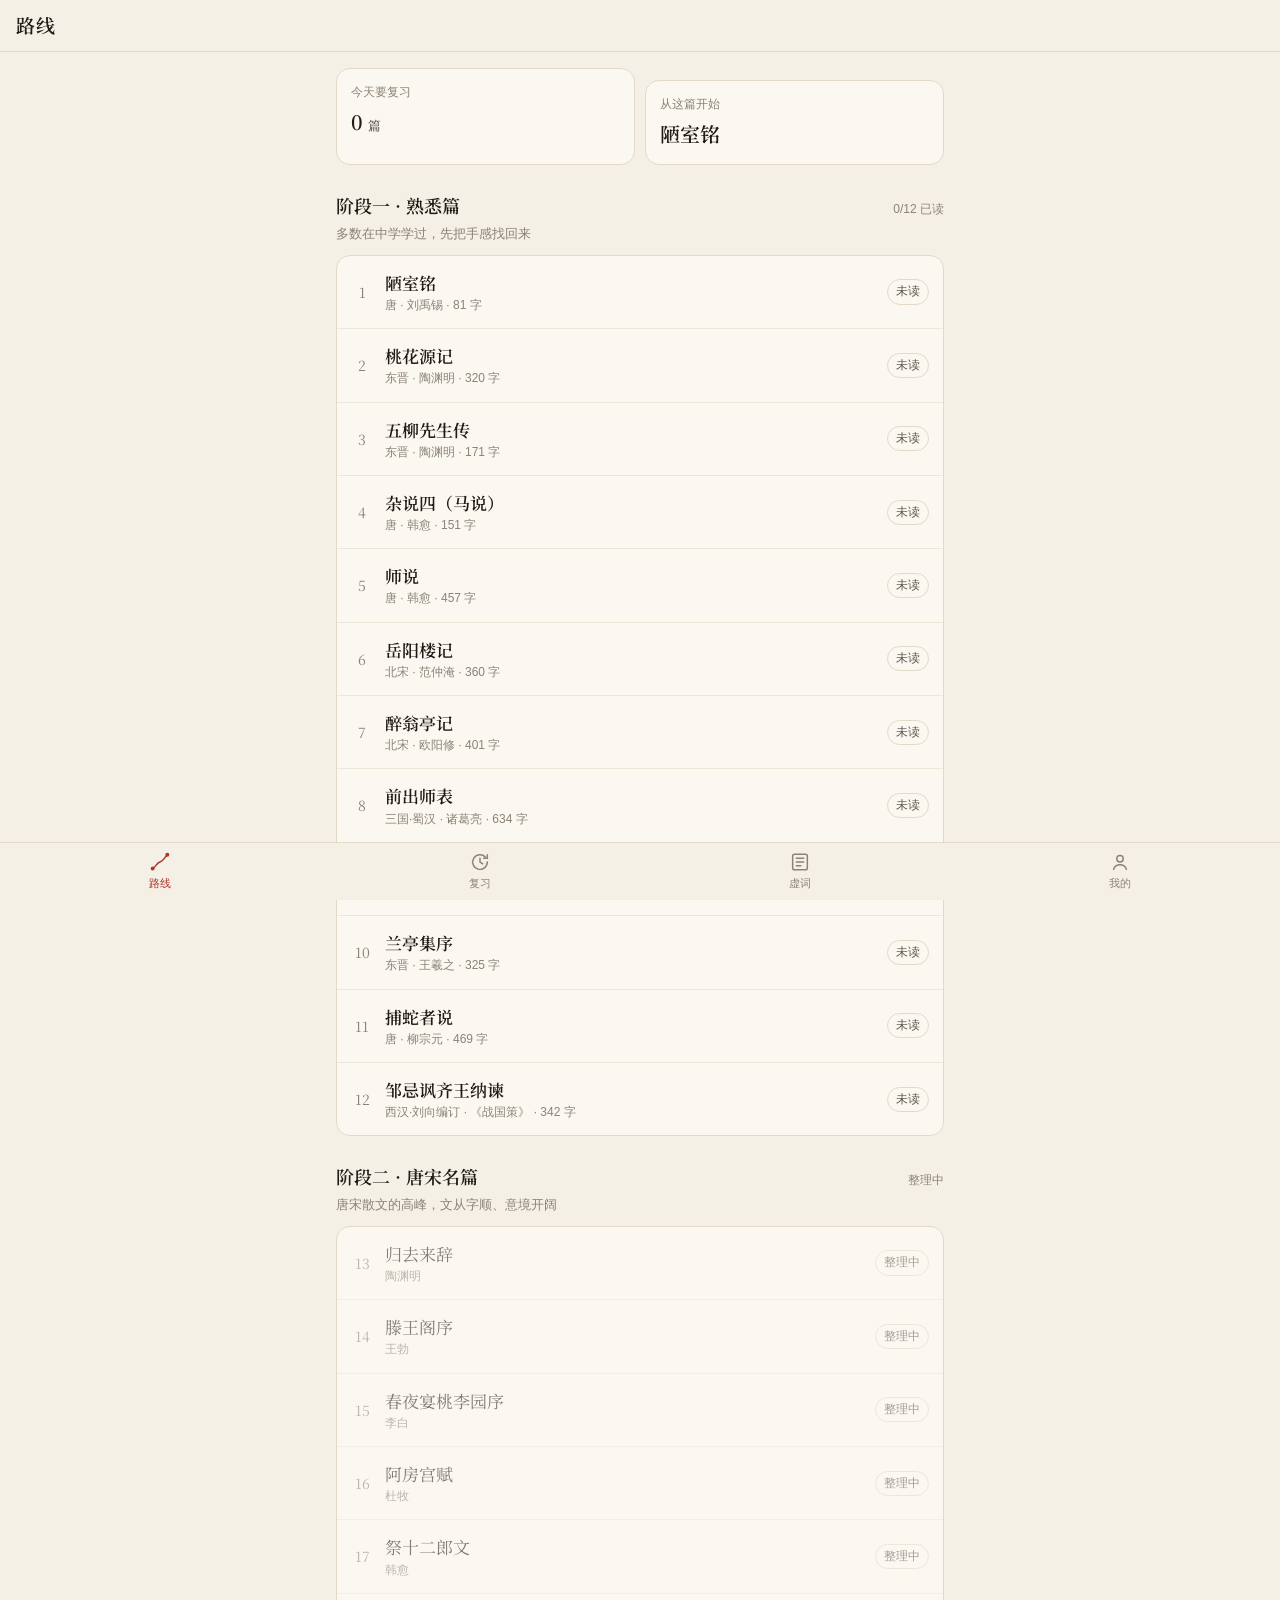
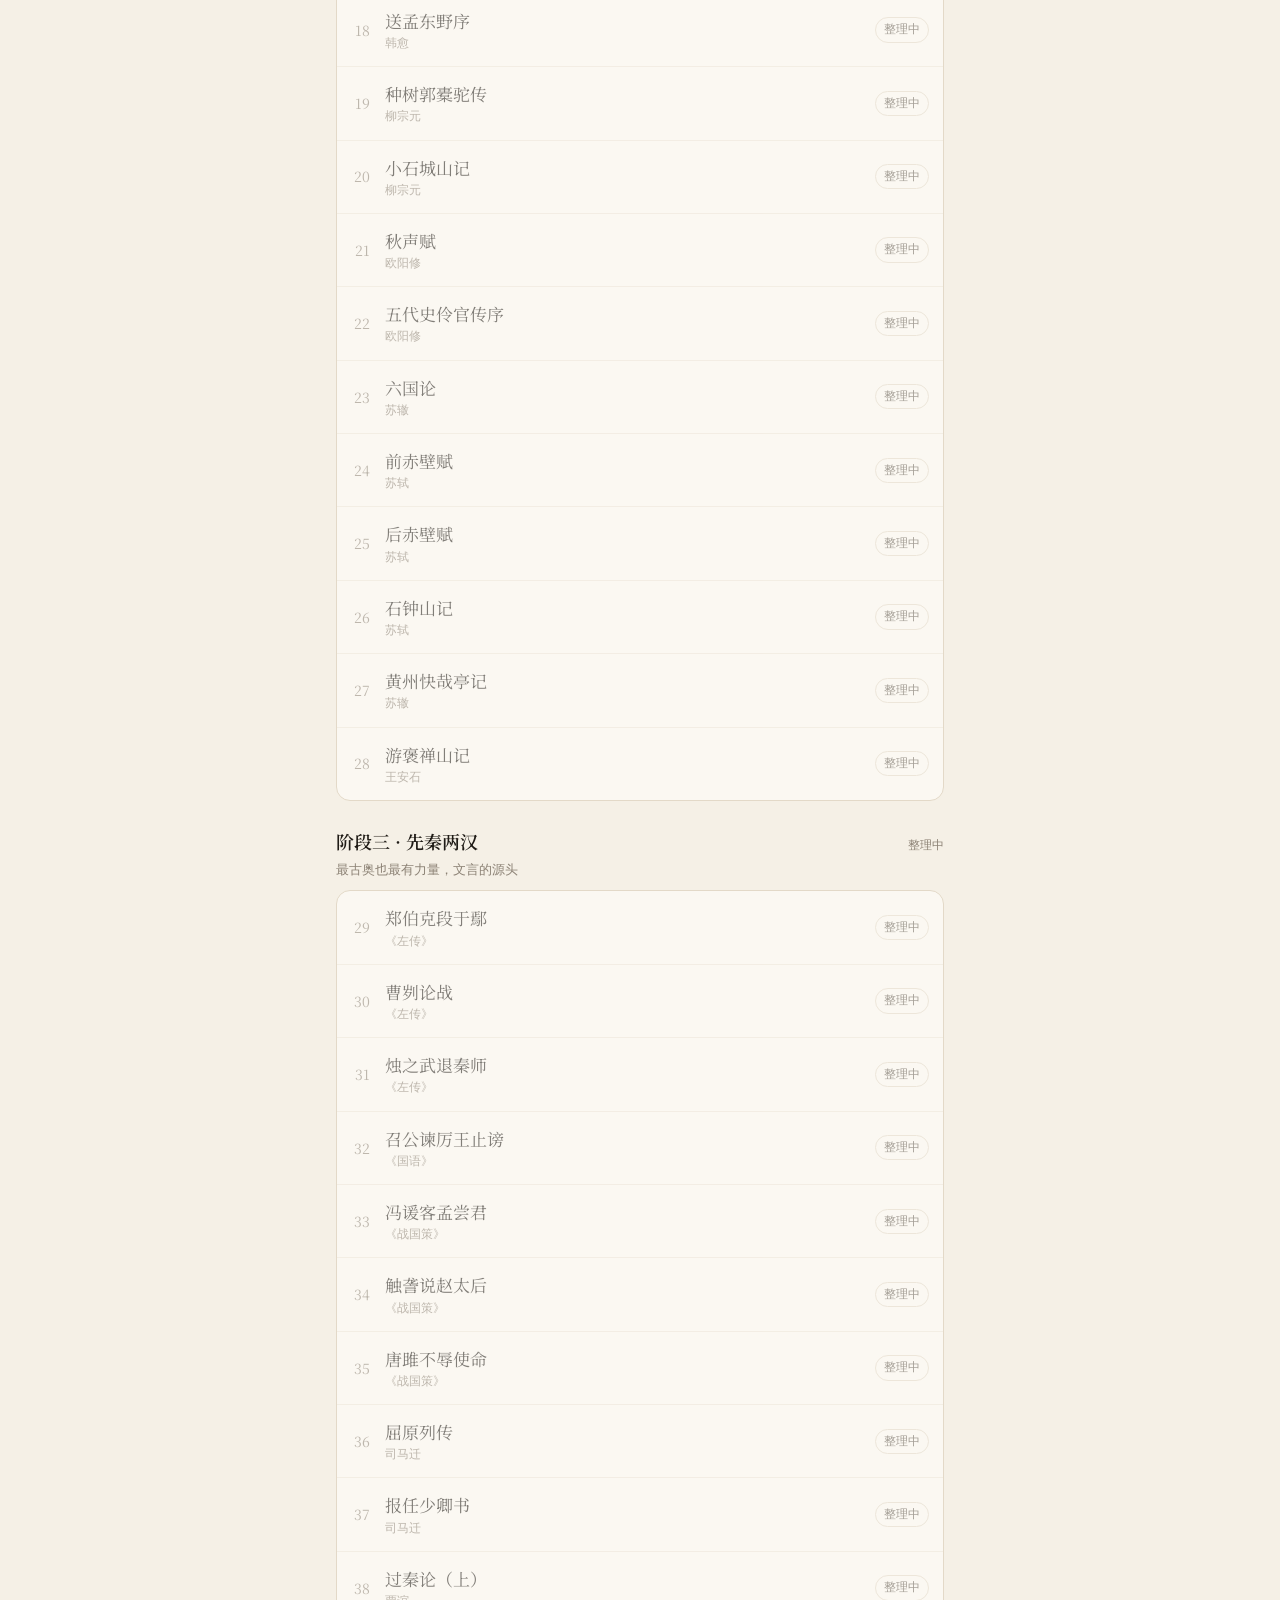
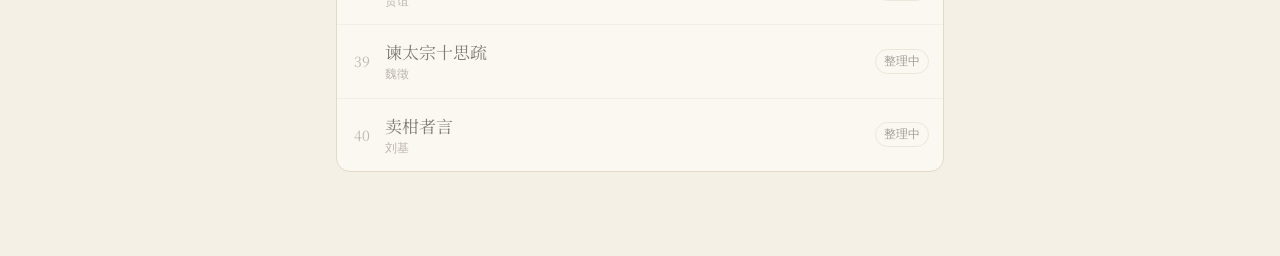
==== index.html @ 2c89f3ea "一苇 1.0.0：第一阶段 12 篇精讲、遮字自测、到期复习、虚词手册 Co-Authored-By: Claude Opus 5.5 <noreply@anthropic.com> Claude-S" ====
<!doctype html>
<html lang="zh-CN">
<head>
<meta charset="utf-8">
<meta name="viewport" content="width=device-width, initial-scale=1, viewport-fit=cover">
<title>一苇</title>
<meta name="description" content="古文观止入门：原文注音、逐句注释译文、遮字自测、到期复习">
<meta name="theme-color" content="#F5F0E6" media="(prefers-color-scheme: light)">
<meta name="theme-color" content="#161412" media="(prefers-color-scheme: dark)">
<meta name="apple-mobile-web-app-capable" content="yes">
<meta name="apple-mobile-web-app-status-bar-style" content="default">
<meta name="apple-mobile-web-app-title" content="一苇">
<link rel="apple-touch-icon" href="icons/yiwei-180.png?v=1">
<link rel="icon" href="icons/yiwei-192.png?v=1">
<link rel="manifest" href="manifest.json?v=1">
<link rel="preload" href="fonts/serif-400.woff2?v=1" as="font" type="font/woff2" crossorigin>
<link rel="stylesheet" href="style.css?v=1.0.0">
</head>
<body>
<div id="app"></div>
<script src="app.js?v=1.0.0"></script>
</body>
</html>
---- style.css ----
/* 一苇 · 宣纸书卷风：米白纸色、墨色正文、朱砂点缀；细线、无阴影、无纹理 */
@font-face { font-family: 'YW Serif'; src: url('fonts/serif-400.woff2?v=1') format('woff2'); font-weight: 400; font-display: swap; }
@font-face { font-family: 'YW Serif'; src: url('fonts/serif-600.woff2?v=1') format('woff2'); font-weight: 600; font-display: swap; }

:root {
  --bg: #F5F0E6;
  --paper: #FBF8F2;
  --ink: #1F1B16;
  --ink2: #5E564B;
  --ink3: #8C8275;
  --line: #E3D9C8;
  --line2: #EDE6D9;
  --zhu: #B0352B;
  --zhu-soft: #F3E1DC;
  --qing: #3C6E63;
  --qing-soft: #E1ECE7;
  --amber: #9A6A1E;
  --amber-soft: #F3E8D2;
  --bar: #F5F0E6;
  --serif: 'YW Serif', 'Noto Serif SC', 'Source Han Serif SC', 'Songti SC', 'STSong', serif;
  --sans: -apple-system, 'PingFang SC', 'Hiragino Sans GB', 'Noto Sans SC', 'Microsoft YaHei', sans-serif;
  --fs: 19px;
  color-scheme: light;
}
@media (prefers-color-scheme: dark) {
  :root:not([data-theme="light"]) {
    --bg: #161412; --paper: #1F1C19; --ink: #ECE5D9; --ink2: #B5AC9F; --ink3: #857C70;
    --line: #36312B; --line2: #2A2622; --zhu: #E0685B; --zhu-soft: #3A2421;
    --qing: #7FB3A5; --qing-soft: #1F2E2A; --amber: #D4A253; --amber-soft: #35291A; --bar: #161412;
    color-scheme: dark;
  }
}
:root[data-theme="dark"] {
  --bg: #161412; --paper: #1F1C19; --ink: #ECE5D9; --ink2: #B5AC9F; --ink3: #857C70;
  --line: #36312B; --line2: #2A2622; --zhu: #E0685B; --zhu-soft: #3A2421;
  --qing: #7FB3A5; --qing-soft: #1F2E2A; --amber: #D4A253; --amber-soft: #35291A; --bar: #161412;
  color-scheme: dark;
}

* { box-sizing: border-box; -webkit-tap-highlight-color: transparent; }
html, body { margin: 0; padding: 0; }
body {
  background: var(--bg); color: var(--ink); font-family: var(--sans);
  font-size: 15px; line-height: 1.6; overflow-x: hidden;
  -webkit-text-size-adjust: 100%;
}
button { font: inherit; color: inherit; background: none; border: 0; padding: 0; cursor: pointer; }
a { color: inherit; text-decoration: none; }
.serif { font-family: var(--serif); }

/* 顶栏：不透明，避免 iOS 透明内容被模糊 */
.top {
  position: sticky; top: 0; z-index: 20; background: var(--bar);
  padding: calc(env(safe-area-inset-top) + 10px) 16px 10px;
  display: flex; align-items: center; gap: 10px; min-height: 52px;
  border-bottom: 1px solid var(--line);
}
.top h1 { font-family: var(--serif); font-weight: 600; font-size: 19px; margin: 0; flex: 1; min-width: 0; white-space: nowrap; overflow: hidden; text-overflow: ellipsis; letter-spacing: .04em; }
.top .back { width: 32px; height: 32px; display: grid; place-items: center; margin-left: -8px; color: var(--ink2); }
.top .act { font-size: 14px; color: var(--ink2); padding: 6px 4px; white-space: nowrap; }

main { padding: 16px 16px calc(env(safe-area-inset-bottom) + 84px); max-width: 640px; margin: 0 auto; }

/* 底部导航 */
.tabbar {
  position: fixed; left: 0; right: 0; bottom: 0; z-index: 20; background: var(--bar);
  border-top: 1px solid var(--line); display: flex;
  padding-bottom: env(safe-area-inset-bottom);
}
.tabbar a { flex: 1; text-align: center; padding: 8px 0 7px; font-size: 11px; color: var(--ink3); display: flex; flex-direction: column; align-items: center; gap: 2px; position: relative; }
.tabbar a svg { width: 22px; height: 22px; }
.tabbar a.on { color: var(--zhu); }
.tabbar .dot { position: absolute; top: 5px; left: calc(50% + 8px); min-width: 16px; height: 16px; border-radius: 8px; background: var(--zhu); color: #fff; font-size: 10px; line-height: 16px; padding: 0 4px; }

/* 卡片与列表 */
.card { background: var(--paper); border: 1px solid var(--line); border-radius: 14px; padding: 16px; }
.card + .card { margin-top: 12px; }
.sec { margin: 26px 0 10px; display: flex; align-items: baseline; gap: 10px; }
.sec h2 { font-family: var(--serif); font-weight: 600; font-size: 18px; margin: 0; white-space: nowrap; }
.sec .sub { font-size: 12px; color: var(--ink3); white-space: nowrap; overflow: hidden; text-overflow: ellipsis; min-width: 0; }
.sec .num { margin-left: auto; font-size: 12px; color: var(--ink3); white-space: nowrap; }
.muted { color: var(--ink3); }
.small { font-size: 13px; }

/* 首页 · 今日 */
.today { display: grid; grid-template-columns: 1fr 1fr; gap: 10px; }
.today .card { padding: 14px; display: flex; flex-direction: column; gap: 4px; min-width: 0; }
.today .k { font-size: 12px; color: var(--ink3); }
.today .v { font-family: var(--serif); font-size: 20px; font-weight: 600; white-space: nowrap; overflow: hidden; text-overflow: ellipsis; }
.today .v small { font-size: 13px; font-weight: 400; color: var(--ink2); font-family: var(--sans); }
.today .card.due { border-color: var(--zhu); }
.today .card.due .v { color: var(--zhu); }

.list { background: var(--paper); border: 1px solid var(--line); border-radius: 14px; overflow: hidden; }
.item { display: flex; align-items: center; gap: 12px; padding: 13px 14px; border-top: 1px solid var(--line2); min-height: 62px; }
.item:first-child { border-top: 0; }
.item .no { width: 22px; flex: none; font-family: var(--serif); color: var(--ink3); font-size: 14px; text-align: center; }
.item .main { flex: 1; min-width: 0; }
.item .t { font-family: var(--serif); font-size: 17px; font-weight: 600; white-space: nowrap; overflow: hidden; text-overflow: ellipsis; }
.item .m { font-size: 12px; color: var(--ink3); white-space: nowrap; overflow: hidden; text-overflow: ellipsis; }
.item.soon { opacity: .55; }
.item.soon .t { font-weight: 400; }
.chip { flex: none; font-size: 12px; padding: 2px 8px; border-radius: 999px; border: 1px solid var(--line); color: var(--ink2); white-space: nowrap; }
.chip.zhu { border-color: transparent; background: var(--zhu-soft); color: var(--zhu); }
.chip.qing { border-color: transparent; background: var(--qing-soft); color: var(--qing); }
.chip.amber { border-color: transparent; background: var(--amber-soft); color: var(--amber); }

/* 篇章页头 */
.hero { display: flex; gap: 14px; align-items: stretch; padding: 4px 0 16px; }
.hero .vt { writing-mode: vertical-rl; font-family: var(--serif); font-weight: 600; font-size: 26px; letter-spacing: .18em; line-height: 1.15; border-left: 2px solid var(--zhu); padding-left: 10px; max-height: 260px; flex: none; }
.hero .meta { flex: 1; min-width: 0; display: flex; flex-direction: column; justify-content: flex-end; gap: 6px; }
.hero .meta .a { font-family: var(--serif); font-size: 16px; }
.hero .meta .tags { display: flex; flex-wrap: wrap; gap: 6px; }
.hero .gist { font-family: var(--serif); font-size: 15px; color: var(--ink2); line-height: 1.7; }
.seal { display: inline-grid; place-items: center; width: 22px; height: 22px; border-radius: 4px; background: var(--zhu); color: #fff; font-family: var(--serif); font-size: 12px; }

.tabs { position: sticky; top: calc(env(safe-area-inset-top) + 52px); z-index: 10; background: var(--bg); display: flex; gap: 4px; padding: 6px 0 8px; margin: 0 -16px; padding-left: 16px; padding-right: 16px; border-bottom: 1px solid var(--line); }
.tabs button { flex: 1; padding: 7px 0; border-radius: 10px; font-size: 14px; color: var(--ink2); white-space: nowrap; }
.tabs button.on { background: var(--paper); color: var(--ink); font-weight: 600; box-shadow: inset 0 0 0 1px var(--line); }

/* 原文 */
.tools { display: flex; gap: 8px; align-items: center; margin: 14px 0 6px; flex-wrap: wrap; }
.tog { font-size: 13px; padding: 5px 11px; border-radius: 999px; border: 1px solid var(--line); color: var(--ink2); background: var(--paper); white-space: nowrap; }
.tog.on { border-color: var(--zhu); color: var(--zhu); }
.tools .sp { flex: 1; }
.hint { font-size: 12px; color: var(--ink3); margin: 2px 0 10px; }

.wen { font-family: var(--serif); font-size: var(--fs); line-height: 2.25; text-align: justify; letter-spacing: .02em; }
.wen p { margin: 0 0 6px; text-indent: 2em; }
.s { border-radius: 4px; padding: 2px 0; transition: background .15s; cursor: pointer; }
.s.m { background-image: linear-gradient(var(--zhu), var(--zhu)); background-size: 100% 1px; background-repeat: no-repeat; background-position: 0 92%; }
.s.on { background-color: var(--amber-soft); }
ruby { ruby-position: over; }
rt { font-family: var(--sans); font-size: 10.5px; color: var(--zhu); letter-spacing: 0; line-height: 1; font-weight: 400; }
.nopy rt { display: none; }
.tj { color: var(--zhu); }
.para-y { font-family: var(--serif); font-size: 15.5px; line-height: 1.85; color: var(--ink2); margin: 2px 0 18px; padding: 10px 12px; border-left: 2px solid var(--line); text-indent: 0; }

.note {
  margin: 4px 0 14px; padding: 12px 14px; border-radius: 12px; background: var(--paper);
  border: 1px solid var(--line); font-family: var(--sans); text-indent: 0; line-height: 1.6;
}
.note .y { font-family: var(--serif); font-size: 16px; color: var(--ink); margin-bottom: 8px; }
.note .y::before { content: '译'; display: inline-grid; place-items: center; width: 18px; height: 18px; border-radius: 4px; background: var(--zhu); color: #fff; font-size: 11px; margin-right: 6px; vertical-align: 2px; font-family: var(--sans); }
.note dl { margin: 0; font-size: 14px; }
.note dt { display: inline; font-weight: 600; color: var(--ink); }
.note dd { display: inline; margin: 0; color: var(--ink2); }
.note .row { padding: 5px 0; border-top: 1px dashed var(--line); }
.note .row:first-child { border-top: 0; }

.done-btn { display: block; width: 100%; margin: 24px 0 8px; padding: 13px; border-radius: 12px; background: var(--zhu); color: #fff; font-size: 16px; font-weight: 600; }
.done-btn.ghost { background: var(--paper); color: var(--ink2); border: 1px solid var(--line); font-weight: 400; }

/* 导读 */
.intro h3 { font-family: var(--serif); font-size: 16px; font-weight: 600; margin: 22px 0 8px; display: flex; align-items: center; gap: 8px; }
.intro h3::before { content: ''; width: 3px; height: 14px; background: var(--zhu); border-radius: 2px; }
.intro p { margin: 0; font-size: 15px; color: var(--ink2); line-height: 1.8; }
.intro .gistbox { font-family: var(--serif); font-size: 17px; line-height: 1.8; color: var(--ink); padding: 14px 16px; background: var(--paper); border: 1px solid var(--line); border-radius: 12px; }
.flow { list-style: none; margin: 0; padding: 0; counter-reset: f; }
.flow li { position: relative; padding: 0 0 14px 34px; font-size: 15px; color: var(--ink2); line-height: 1.75; counter-increment: f; }
.flow li::before { content: counter(f); position: absolute; left: 0; top: 2px; width: 22px; height: 22px; border-radius: 50%; border: 1px solid var(--zhu); color: var(--zhu); font-size: 12px; display: grid; place-items: center; font-family: var(--serif); }
.flow li::after { content: ''; position: absolute; left: 11px; top: 27px; bottom: 2px; width: 1px; background: var(--line); }
.flow li:last-child::after { display: none; }
.listen { display: flex; flex-direction: column; gap: 8px; }
.listen a { display: flex; align-items: center; gap: 10px; padding: 12px 14px; border: 1px solid var(--line); border-radius: 12px; background: var(--paper); font-size: 15px; min-width: 0; }
.listen a span { flex: 1; min-width: 0; white-space: nowrap; overflow: hidden; text-overflow: ellipsis; }
.listen a svg { flex: none; color: var(--zhu); }

/* 字词卡 */
.wgroup { margin-top: 18px; }
.wgroup h3 { font-size: 13px; color: var(--ink3); font-weight: 400; margin: 0 0 8px; display: flex; gap: 6px; align-items: center; }
.wcard { background: var(--paper); border: 1px solid var(--line); border-radius: 12px; padding: 12px 14px; display: flex; gap: 14px; align-items: flex-start; }
.wcard + .wcard { margin-top: 8px; }
.wcard .w { font-family: var(--serif); font-weight: 600; font-size: 22px; min-width: 44px; max-width: 40%; line-height: 1.25; color: var(--zhu); word-break: break-all; }
.wcard .d { flex: 1; min-width: 0; font-size: 14.5px; color: var(--ink); line-height: 1.6; }
.wcard .ex { font-family: var(--serif); font-size: 14px; color: var(--ink3); margin-top: 3px; }
.wcard .ex b { color: var(--ink); font-weight: 600; }

/* 自测 */
.quiz-start { text-align: center; padding: 26px 16px; }
.quiz-start .big { font-family: var(--serif); font-size: 22px; font-weight: 600; margin-bottom: 6px; }
.qcard { background: var(--paper); border: 1px solid var(--line); border-radius: 16px; padding: 18px 16px; margin-top: 14px; }
.qhead { display: flex; justify-content: space-between; font-size: 12px; color: var(--ink3); margin-bottom: 12px; }
.qbar { height: 3px; background: var(--line2); border-radius: 2px; margin-bottom: 14px; overflow: hidden; }
.qbar i { display: block; height: 100%; background: var(--zhu); }
.qtext { font-family: var(--serif); font-size: 21px; line-height: 2; text-align: left; }
.blank { display: inline-block; min-width: 2em; border-bottom: 2px solid var(--zhu); color: transparent; text-align: center; line-height: 1.3; margin: 0 2px; }
.blank.show { color: var(--zhu); font-weight: 600; }
.qhint { margin-top: 10px; font-size: 14px; color: var(--ink2); background: var(--amber-soft); border-radius: 10px; padding: 8px 12px; }
.qfrom { margin-top: 10px; font-size: 12px; color: var(--ink3); }
.qbtns { display: flex; gap: 8px; margin-top: 18px; }
.qbtns button { flex: 1; padding: 12px 0; border-radius: 12px; border: 1px solid var(--line); background: var(--bg); font-size: 15px; white-space: nowrap; }
.qbtns .pri { background: var(--zhu); border-color: var(--zhu); color: #fff; font-weight: 600; }
.qbtns .b0 { color: var(--zhu); }
.qbtns .b1 { color: var(--amber); }
.qbtns .b2 { color: var(--qing); }
.result { text-align: center; padding: 18px 8px 6px; }
.result .score { font-family: var(--serif); font-size: 44px; font-weight: 600; line-height: 1.2; }
.result .score.good { color: var(--qing); }
.result .score.mid { color: var(--amber); }
.result .score.low { color: var(--zhu); }
.result p { margin: 6px 0; color: var(--ink2); }

/* 虚词手册 */
.xgrid { display: grid; grid-template-columns: repeat(5, 1fr); gap: 8px; }
.xgrid button { aspect-ratio: 1; border-radius: 12px; border: 1px solid var(--line); background: var(--paper); font-family: var(--serif); font-size: 24px; position: relative; min-width: 0; }
.xgrid button small { position: absolute; right: 6px; bottom: 3px; font-family: var(--sans); font-size: 10px; color: var(--ink3); }
.xgrid button.on { border-color: var(--zhu); color: var(--zhu); }
.xsense { margin-top: 12px; }
.xsense h4 { margin: 0 0 6px; font-size: 15px; font-weight: 600; }
.xsense .ex { display: flex; gap: 8px; align-items: baseline; padding: 6px 0; border-top: 1px dashed var(--line); font-size: 14.5px; min-width: 0; }
.xsense .ex:first-of-type { border-top: 0; }
.xsense .ex .q { flex: 1; min-width: 0; font-family: var(--serif); }
.xsense .ex .q b { color: var(--zhu); }
.xsense .ex a { flex: none; font-size: 12px; color: var(--ink3); white-space: nowrap; }

/* 我的 */
.stats { display: grid; grid-template-columns: repeat(3, 1fr); gap: 10px; }
.stats .card { padding: 12px; text-align: center; min-width: 0; }
.stats .v { font-family: var(--serif); font-size: 24px; font-weight: 600; }
.stats .k { font-size: 12px; color: var(--ink3); white-space: nowrap; }
.row2 { display: flex; align-items: center; gap: 12px; padding: 13px 14px; border-top: 1px solid var(--line2); min-height: 52px; }
.row2:first-child { border-top: 0; }
.row2 .l { flex: 1; min-width: 0; }
.row2 .l .s2 { font-size: 12px; color: var(--ink3); }
.row2 .r { flex: none; font-size: 14px; color: var(--ink2); }
.btn { padding: 7px 14px; border-radius: 10px; border: 1px solid var(--line); background: var(--bg); font-size: 14px; white-space: nowrap; }
.btn.zhu { border-color: var(--zhu); color: var(--zhu); }
.seg { display: inline-flex; border: 1px solid var(--line); border-radius: 10px; overflow: hidden; }
.seg button { padding: 5px 12px; font-size: 13px; color: var(--ink2); }
.seg button.on { background: var(--zhu); color: #fff; }
.about { font-size: 13px; color: var(--ink3); line-height: 1.75; }
.about p { margin: 0 0 8px; }

.toast { position: fixed; left: 50%; bottom: calc(env(safe-area-inset-bottom) + 76px); transform: translateX(-50%); background: var(--ink); color: var(--bg); padding: 9px 16px; border-radius: 999px; font-size: 14px; z-index: 50; max-width: calc(100% - 32px); white-space: nowrap; overflow: hidden; text-overflow: ellipsis; opacity: 0; transition: opacity .2s; pointer-events: none; }
.toast.show { opacity: 1; }
.empty { text-align: center; padding: 40px 16px; color: var(--ink3); }
.empty .big { font-family: var(--serif); font-size: 20px; color: var(--ink); margin-bottom: 6px; }
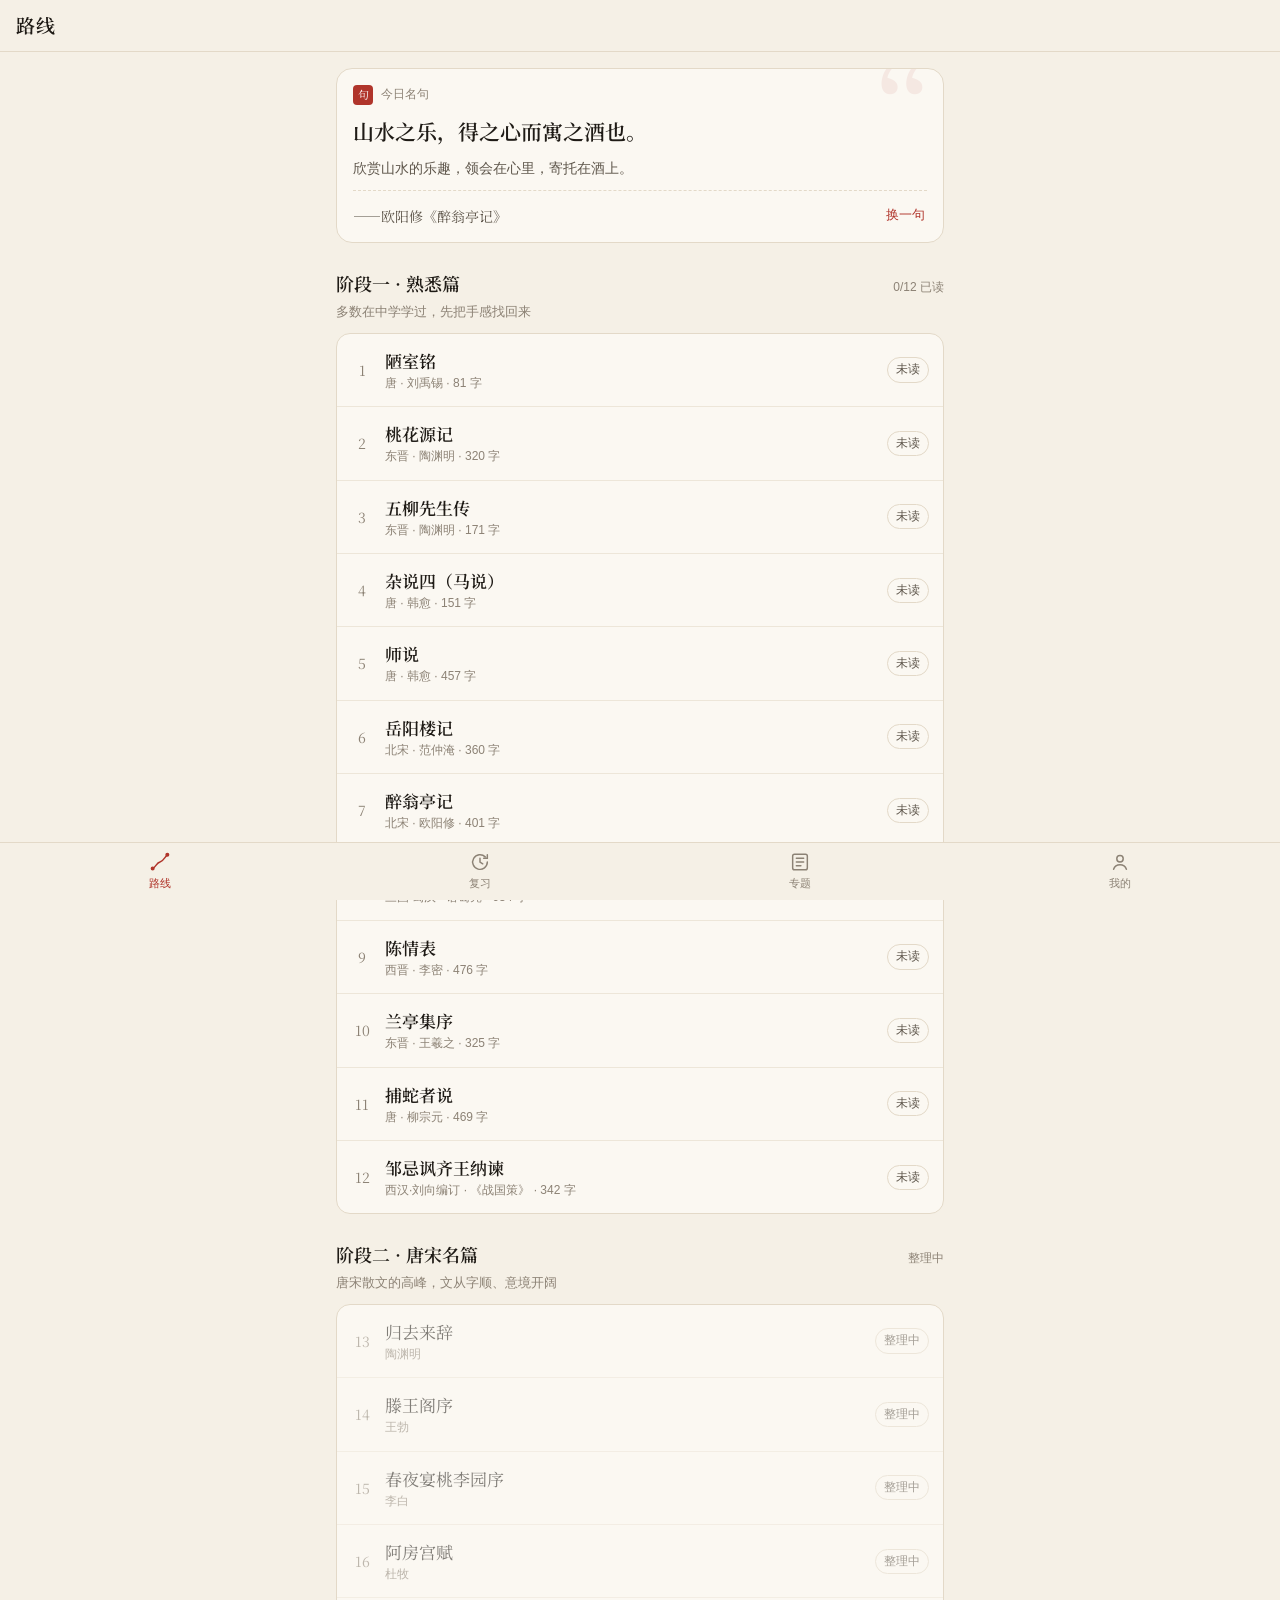
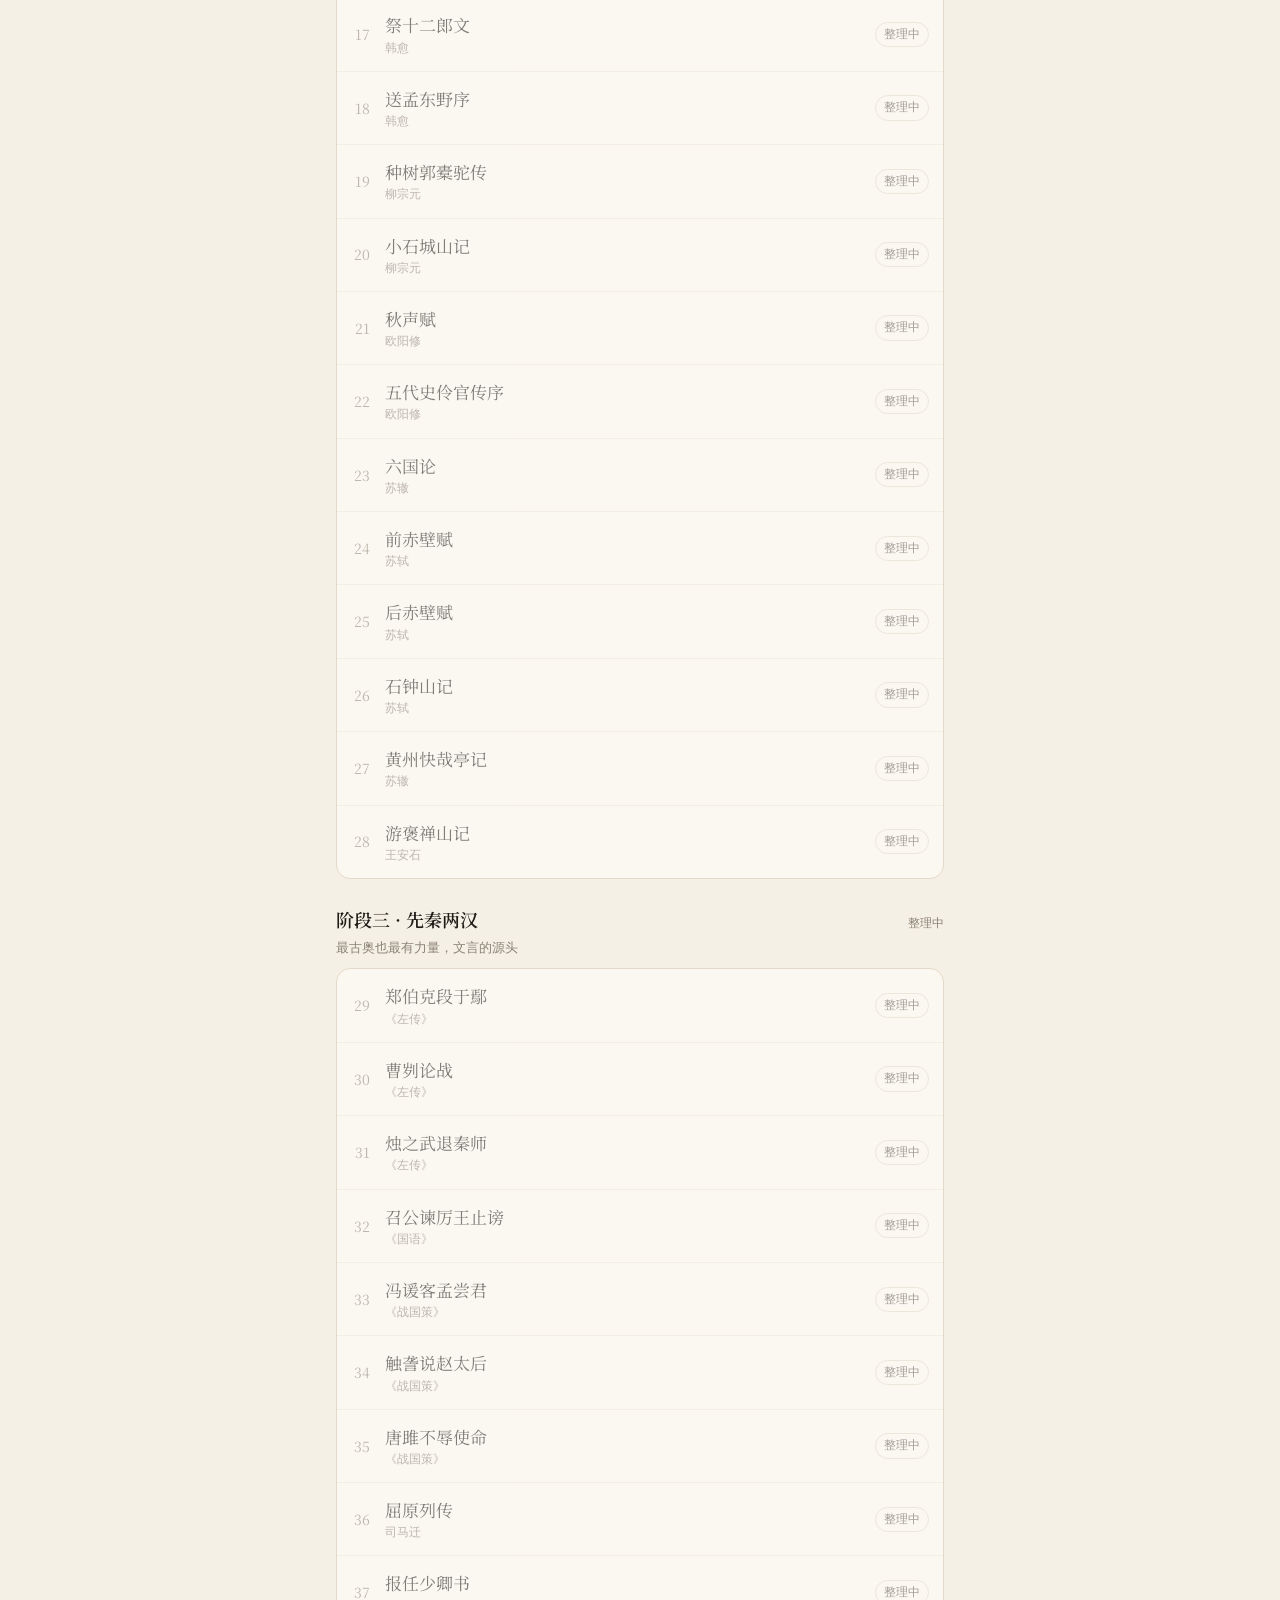
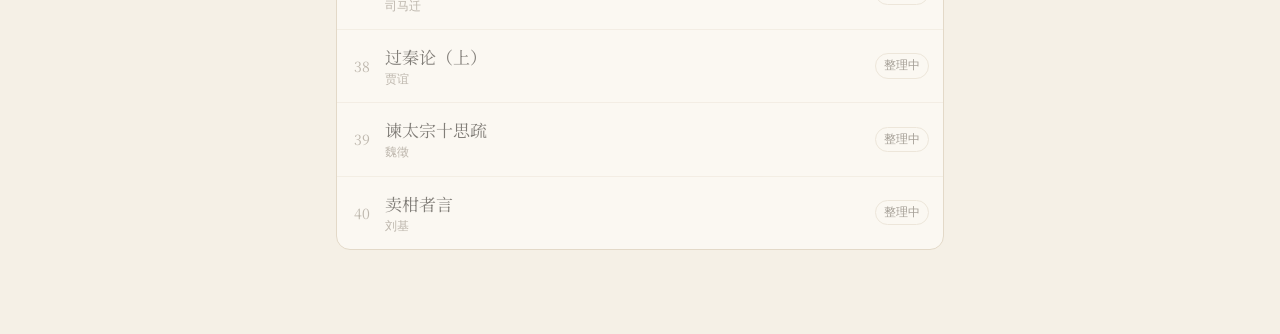
==== commit 24d5a683: "1.1.0：今日名句、教科书式注释、词句专题、朗读按钮、新图标 Co-Authored-By: Claude Opus 5.5 <noreply@anthropic.com> Claude-Sessi" ====
--- a/index.html
+++ b/index.html
@@ -10,14 +10,14 @@
 <meta name="apple-mobile-web-app-capable" content="yes">
 <meta name="apple-mobile-web-app-status-bar-style" content="default">
 <meta name="apple-mobile-web-app-title" content="一苇">
-<link rel="apple-touch-icon" href="icons/yiwei-180.png?v=1">
-<link rel="icon" href="icons/yiwei-192.png?v=1">
-<link rel="manifest" href="manifest.json?v=1">
+<link rel="apple-touch-icon" href="icons/seal-180.png">
+<link rel="icon" href="icons/seal-192.png">
+<link rel="manifest" href="manifest.json?v=2">
 <link rel="preload" href="fonts/serif-400.woff2?v=1" as="font" type="font/woff2" crossorigin>
-<link rel="stylesheet" href="style.css?v=1.0.0">
+<link rel="stylesheet" href="style.css?v=1.1.0">
 </head>
 <body>
 <div id="app"></div>
-<script src="app.js?v=1.0.0"></script>
+<script src="app.js?v=1.1.0"></script>
 </body>
 </html>
--- a/style.css
+++ b/style.css
@@ -236,3 +236,68 @@
 .toast.show { opacity: 1; }
 .empty { text-align: center; padding: 40px 16px; color: var(--ink3); }
 .empty .big { font-family: var(--serif); font-size: 20px; color: var(--ink); margin-bottom: 6px; }
+
+/* ===== 1.1：今日名句 ===== */
+.quote { background: var(--paper); border: 1px solid var(--line); border-radius: 16px; padding: 16px 16px 12px; position: relative; overflow: hidden; }
+.quote::before { content: '“'; position: absolute; right: 10px; top: -18px; font-family: var(--serif); font-size: 120px; color: var(--zhu); opacity: .08; line-height: 1; pointer-events: none; }
+.qk { display: flex; align-items: center; gap: 8px; font-size: 12px; color: var(--ink3); margin-bottom: 10px; }
+.qk .seal { width: 20px; height: 20px; font-size: 11px; }
+.qq { display: block; font-family: var(--serif); font-size: 21px; font-weight: 600; line-height: 1.6; color: var(--ink); }
+.qy { font-size: 14px; color: var(--ink2); margin-top: 8px; line-height: 1.7; }
+.qf { display: flex; align-items: center; gap: 8px; margin-top: 10px; padding-top: 10px; border-top: 1px dashed var(--line); }
+.qf a { flex: 1; min-width: 0; font-family: var(--serif); font-size: 14px; color: var(--ink2); white-space: nowrap; overflow: hidden; text-overflow: ellipsis; }
+.qf button { flex: none; font-size: 13px; color: var(--zhu); padding: 4px 2px; }
+.duebar { display: flex; justify-content: space-between; gap: 10px; margin-top: 10px; padding: 11px 14px; border-radius: 12px; background: var(--zhu-soft); color: var(--zhu); font-size: 14px; white-space: nowrap; }
+.duebar span:first-child { overflow: hidden; text-overflow: ellipsis; }
+
+/* 朗读按钮 */
+.listen-btn { align-self: flex-start; display: inline-flex; align-items: center; gap: 6px; margin-top: 4px; padding: 7px 14px 7px 10px; border-radius: 999px; background: var(--zhu); color: #fff; font-size: 14px; font-weight: 600; max-width: 100%; }
+.listen-btn svg { flex: none; }
+.listen-btn small { font-weight: 400; opacity: .85; font-size: 12px; white-space: nowrap; overflow: hidden; text-overflow: ellipsis; }
+
+/* 教科书式注释 */
+.seg { flex: none; }
+sup.fn { font-family: var(--sans); font-size: 10px; color: var(--zhu); vertical-align: super; line-height: 0; margin: 0 1px 0 0; font-weight: 600; }
+.mode-off sup.fn, .mode-off .jz { display: none; }
+.jz { font-family: var(--sans); font-size: .62em; color: var(--qing); letter-spacing: 0; line-height: 1.5; margin: 0 2px; }
+.fnl { margin: 4px 0 18px; padding: 10px 12px; border-top: 1px solid var(--line); font-family: var(--sans); font-size: 13.5px; line-height: 1.7; color: var(--ink2); text-indent: 0; text-align: left; letter-spacing: 0; }
+.fni { padding: 2px 0 2px 26px; position: relative; }
+.fnn { position: absolute; left: 0; top: 4px; min-width: 20px; height: 18px; border-radius: 9px; background: var(--zhu-soft); color: var(--zhu); font-size: 11px; text-align: center; line-height: 18px; padding: 0 4px; }
+.fni b { color: var(--ink); font-weight: 600; }
+.yi { margin: 2px 0 14px; padding: 10px 12px; border-radius: 10px; background: var(--amber-soft); font-family: var(--serif); font-size: 16px; line-height: 1.75; text-indent: 0; text-align: left; letter-spacing: 0; color: var(--ink); }
+.yk { display: inline-grid; place-items: center; width: 18px; height: 18px; border-radius: 4px; background: var(--zhu); color: #fff; font-size: 11px; margin-right: 6px; vertical-align: 2px; font-family: var(--sans); }
+
+/* 字词：按出现顺序一行一条 */
+.wl { background: var(--paper); border: 1px solid var(--line); border-radius: 14px; overflow: hidden; margin-top: 14px; }
+.wrow { display: flex; gap: 10px; padding: 11px 14px; border-top: 1px solid var(--line2); }
+.wrow:first-child { border-top: 0; }
+.wn { flex: none; width: 22px; height: 22px; border-radius: 50%; border: 1px solid var(--line); color: var(--ink3); font-size: 11px; display: grid; place-items: center; margin-top: 3px; }
+.wb { flex: 1; min-width: 0; }
+.wh { display: flex; align-items: center; gap: 8px; min-width: 0; }
+.wh b { font-family: var(--serif); font-size: 18px; color: var(--ink); white-space: nowrap; overflow: hidden; text-overflow: ellipsis; min-width: 0; }
+.wh .src { margin-left: auto; flex: none; font-size: 12px; color: var(--ink3); }
+.tag { flex: none; font-size: 11px; padding: 1px 7px; border-radius: 6px; background: var(--line2); color: var(--ink2); white-space: nowrap; font-weight: 400; font-family: var(--sans); }
+.tag.t-0 { background: var(--zhu-soft); color: var(--zhu); }
+.tag.t-1 { background: var(--amber-soft); color: var(--amber); }
+.tag.t-2 { background: var(--qing-soft); color: var(--qing); }
+.wd { font-size: 14.5px; color: var(--ink); line-height: 1.6; margin-top: 2px; }
+.wex { font-family: var(--serif); font-size: 13.5px; color: var(--ink3); margin-top: 2px; }
+.wex b { color: var(--zhu); font-weight: 600; }
+
+/* 词句专题 */
+.chips { display: flex; gap: 8px; overflow-x: auto; margin: 0 -16px; padding: 2px 16px 4px; scrollbar-width: none; }
+.chips::-webkit-scrollbar { display: none; }
+.chips a { flex: none; padding: 6px 13px; border-radius: 999px; border: 1px solid var(--line); background: var(--paper); font-size: 14px; color: var(--ink2); white-space: nowrap; }
+.chips a.on { background: var(--zhu); border-color: var(--zhu); color: #fff; }
+.topic { padding: 14px; }
+.topic .tt { display: flex; align-items: baseline; gap: 8px; font-family: var(--serif); font-size: 17px; font-weight: 600; margin-bottom: 4px; }
+.topic .tt small { font-family: var(--sans); font-size: 12px; font-weight: 400; color: var(--ink3); }
+.mj { padding: 9px 0; border-top: 1px dashed var(--line); }
+.mj:first-of-type { border-top: 0; }
+.mq { font-family: var(--serif); font-size: 17px; line-height: 1.7; }
+.my { font-size: 13.5px; color: var(--ink3); line-height: 1.6; margin-top: 2px; }
+.tw { padding: 8px 0; border-top: 1px dashed var(--line); font-size: 14.5px; line-height: 1.6; }
+.tw:first-of-type { border-top: 0; }
+.tw > b { font-family: var(--serif); font-size: 17px; color: var(--zhu); }
+.xsense h4 { display: flex; align-items: center; gap: 8px; }
+.xsense h4 .tag { margin-left: auto; }
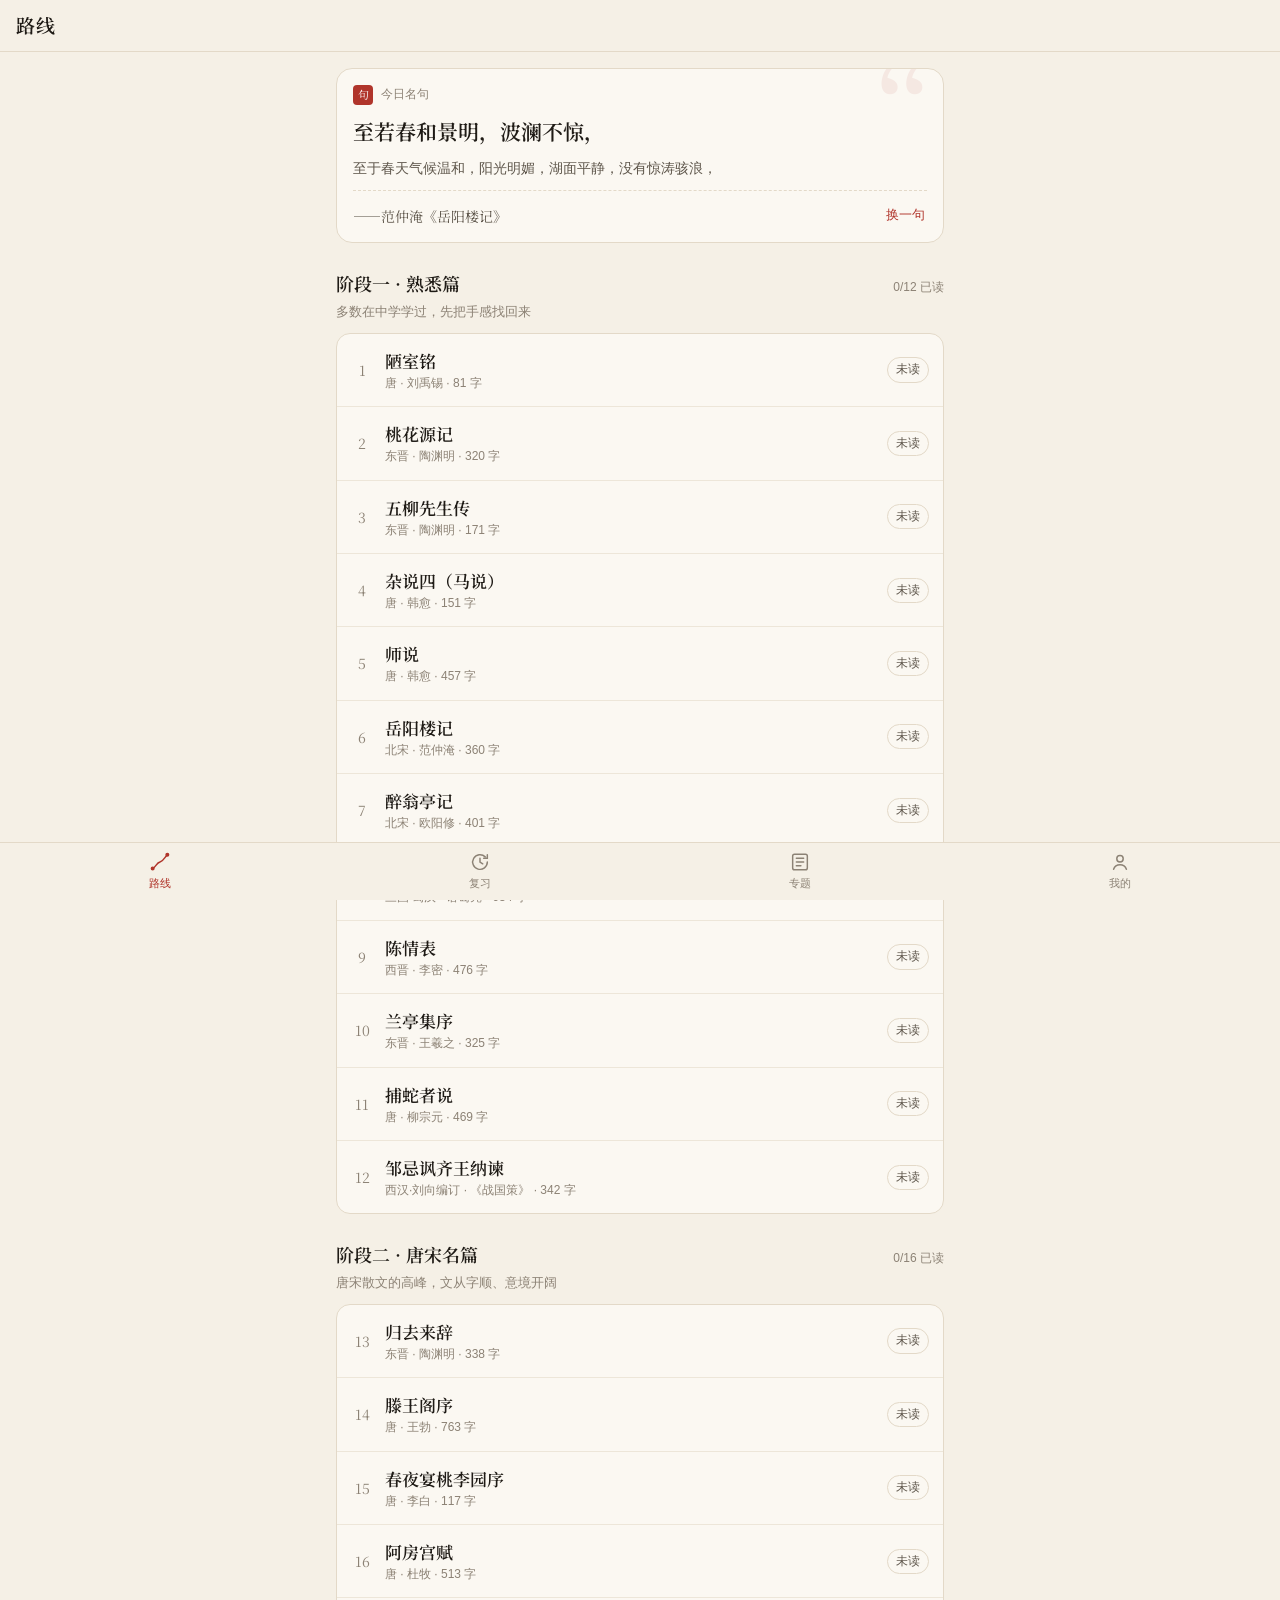
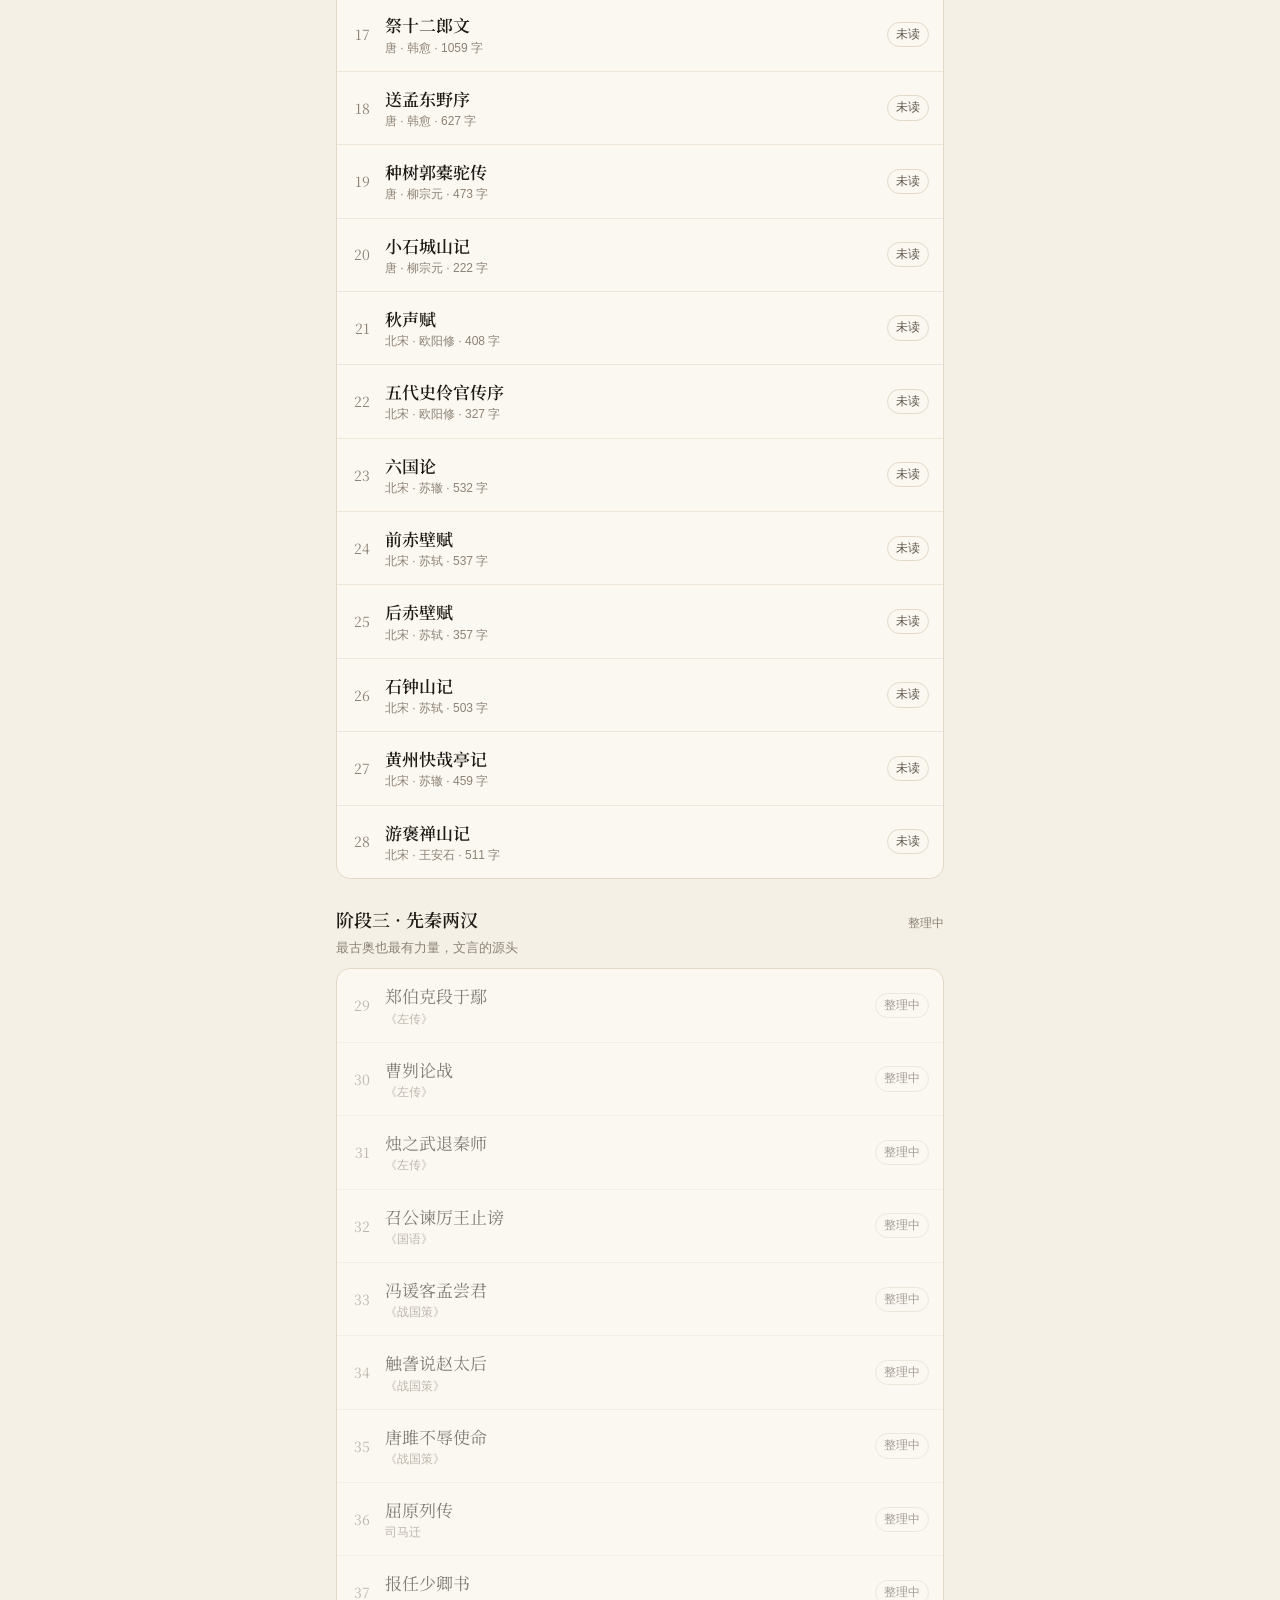
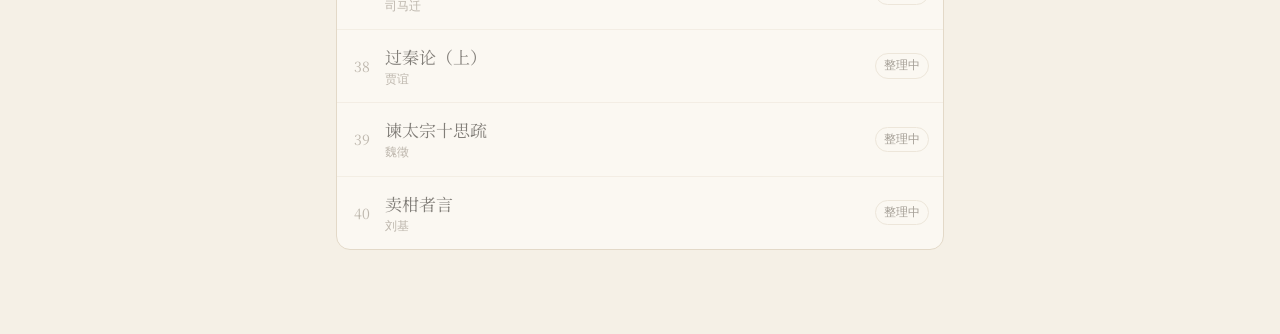
==== commit 16e3066f: "1.2.0：第二阶段唐宋名篇 16 篇上线 Co-Authored-By: Claude Opus 5.5 <noreply@anthropic.com> Claude-Session: https:" ====
--- a/index.html
+++ b/index.html
@@ -13,11 +13,11 @@
 <link rel="apple-touch-icon" href="icons/seal-180.png">
 <link rel="icon" href="icons/seal-192.png">
 <link rel="manifest" href="manifest.json?v=2">
-<link rel="preload" href="fonts/serif-400.woff2?v=1" as="font" type="font/woff2" crossorigin>
-<link rel="stylesheet" href="style.css?v=1.1.0">
+<link rel="preload" href="fonts/serif-400.woff2?v=2" as="font" type="font/woff2" crossorigin>
+<link rel="stylesheet" href="style.css?v=1.2.0">
 </head>
 <body>
 <div id="app"></div>
-<script src="app.js?v=1.1.0"></script>
+<script src="app.js?v=1.2.0"></script>
 </body>
 </html>
--- a/style.css
+++ b/style.css
@@ -1,6 +1,6 @@
 /* 一苇 · 宣纸书卷风：米白纸色、墨色正文、朱砂点缀；细线、无阴影、无纹理 */
-@font-face { font-family: 'YW Serif'; src: url('fonts/serif-400.woff2?v=1') format('woff2'); font-weight: 400; font-display: swap; }
-@font-face { font-family: 'YW Serif'; src: url('fonts/serif-600.woff2?v=1') format('woff2'); font-weight: 600; font-display: swap; }
+@font-face { font-family: 'YW Serif'; src: url('fonts/serif-400.woff2?v=2') format('woff2'); font-weight: 400; font-display: swap; }
+@font-face { font-family: 'YW Serif'; src: url('fonts/serif-600.woff2?v=2') format('woff2'); font-weight: 600; font-display: swap; }
 
 :root {
   --bg: #F5F0E6;
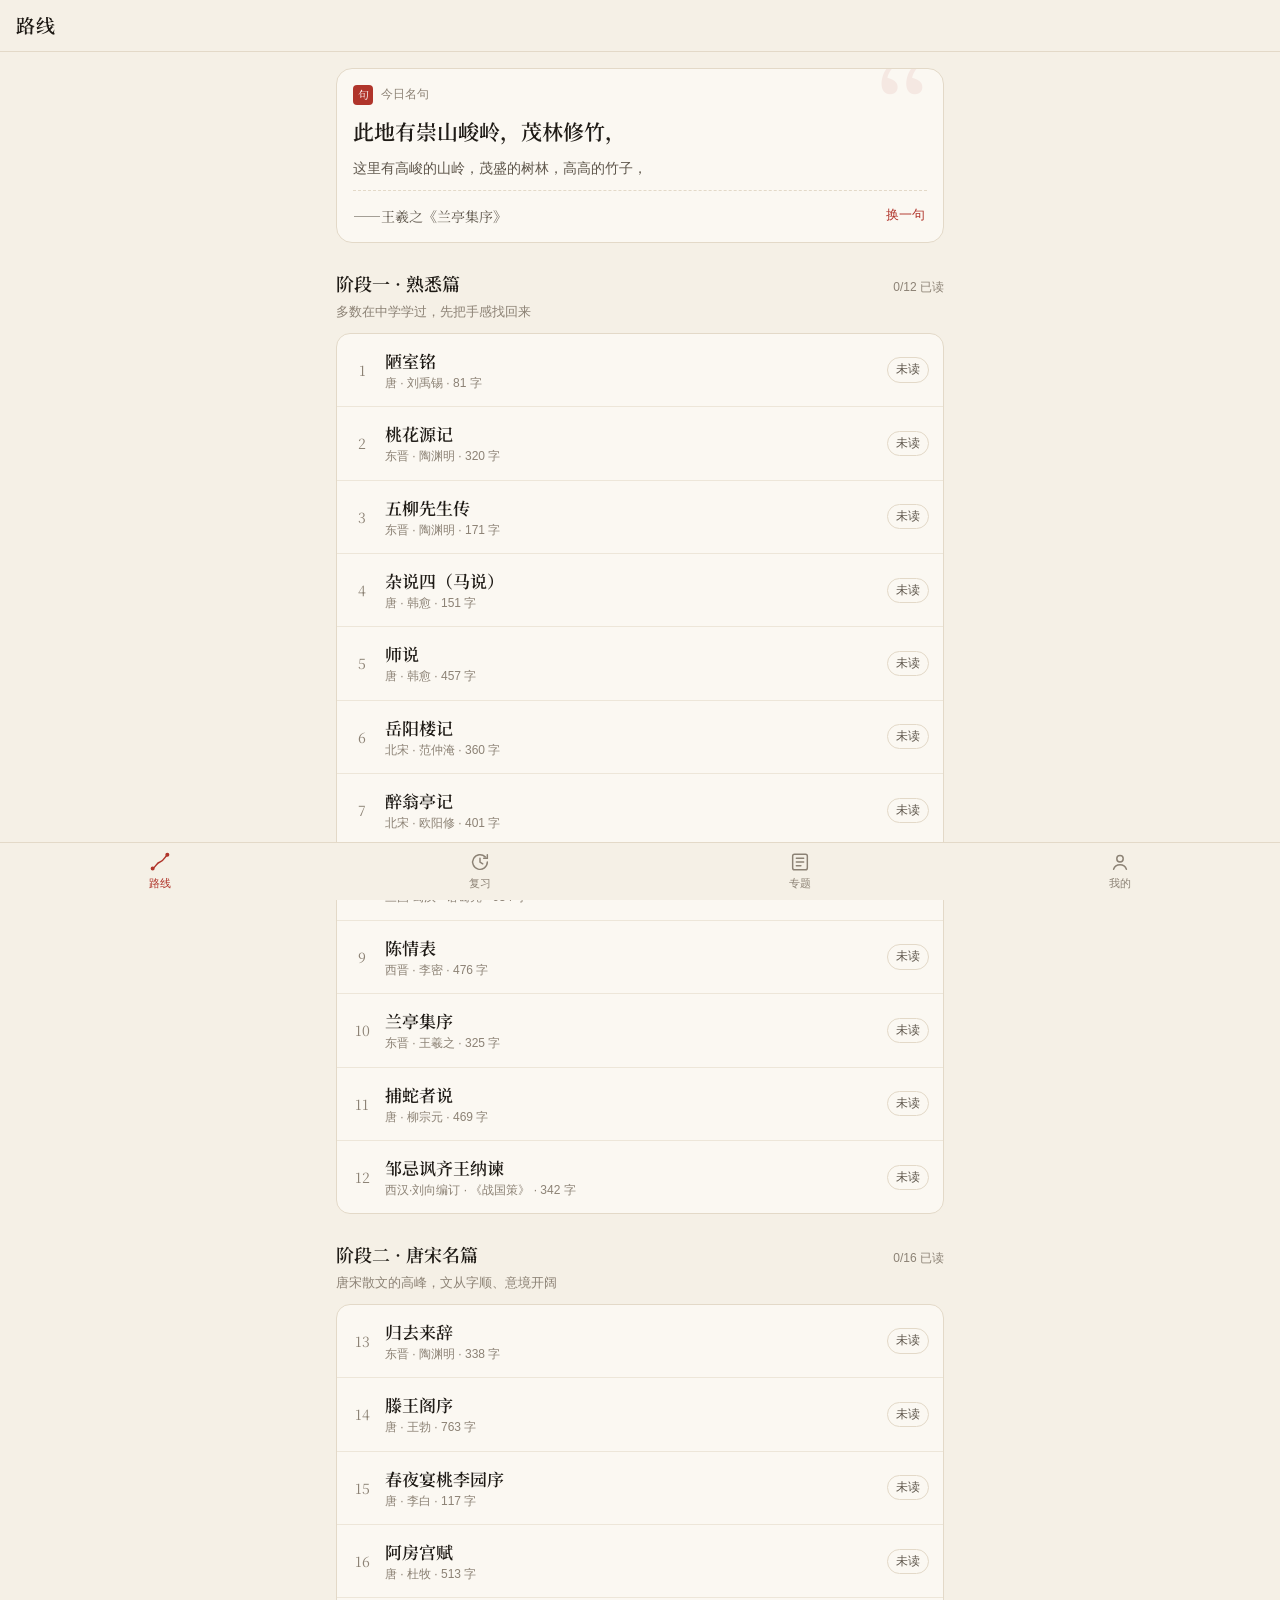
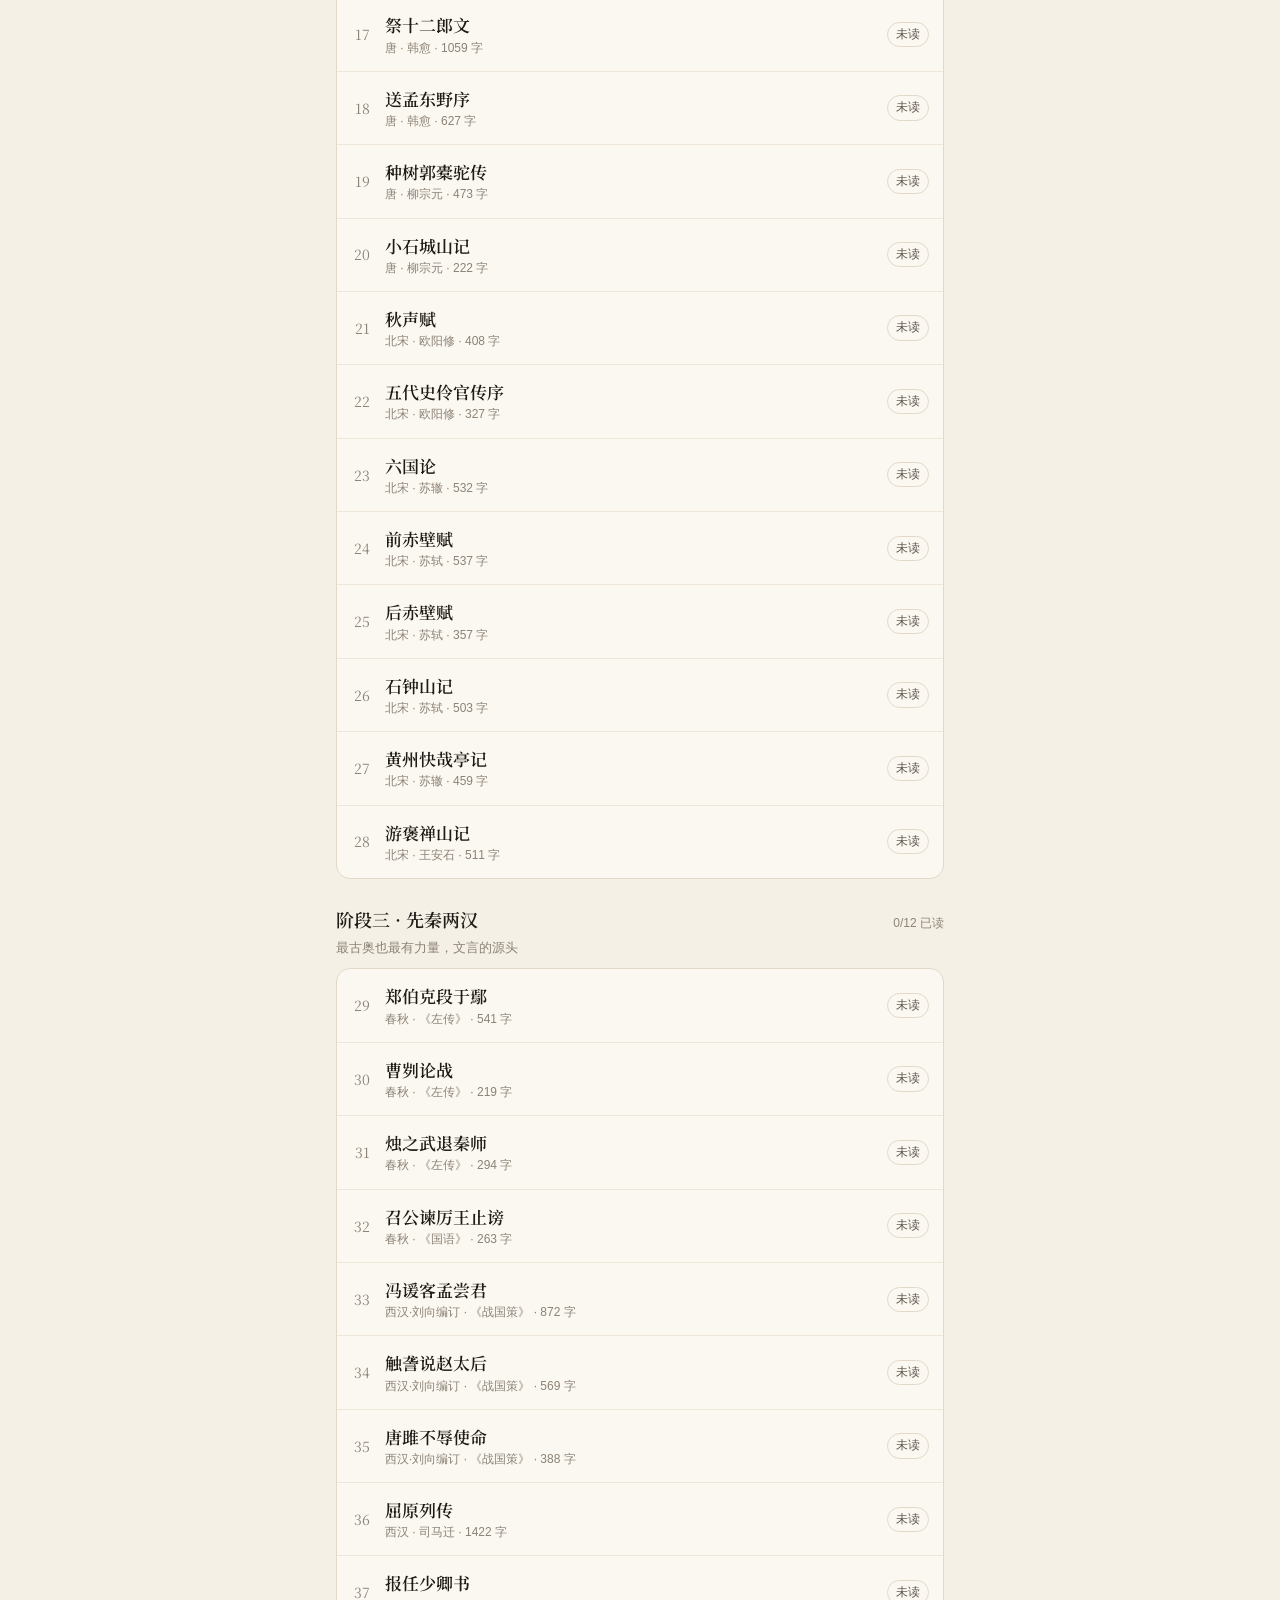
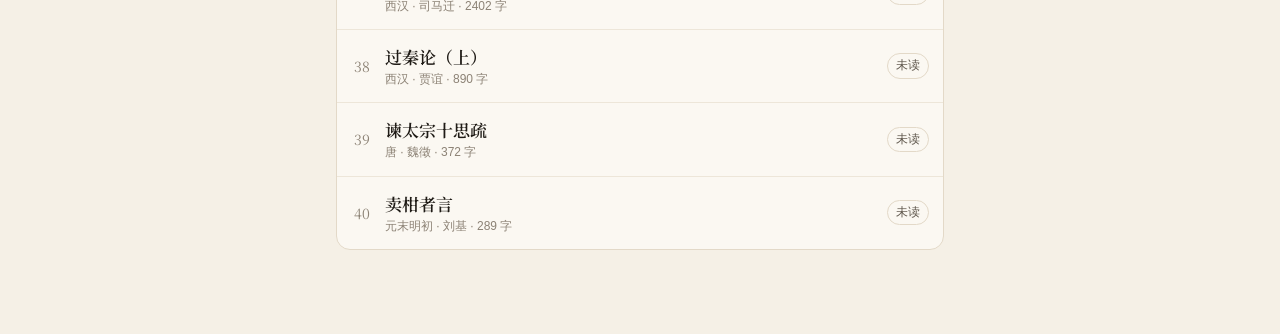
==== commit e3fa6f68: "1.3.0：第三阶段先秦两汉 12 篇上线，40 篇全部完成；通假字全部标红，注音精简 Co-Authored-By: Claude Opus 5.5 <noreply@anthropic.com> " ====
--- a/index.html
+++ b/index.html
@@ -13,11 +13,11 @@
 <link rel="apple-touch-icon" href="icons/seal-180.png">
 <link rel="icon" href="icons/seal-192.png">
 <link rel="manifest" href="manifest.json?v=2">
-<link rel="preload" href="fonts/serif-400.woff2?v=2" as="font" type="font/woff2" crossorigin>
-<link rel="stylesheet" href="style.css?v=1.2.0">
+<link rel="preload" href="fonts/serif-400.woff2?v=3" as="font" type="font/woff2" crossorigin>
+<link rel="stylesheet" href="style.css?v=1.3.0">
 </head>
 <body>
 <div id="app"></div>
-<script src="app.js?v=1.2.0"></script>
+<script src="app.js?v=1.3.0"></script>
 </body>
 </html>
--- a/style.css
+++ b/style.css
@@ -1,6 +1,6 @@
 /* 一苇 · 宣纸书卷风：米白纸色、墨色正文、朱砂点缀；细线、无阴影、无纹理 */
-@font-face { font-family: 'YW Serif'; src: url('fonts/serif-400.woff2?v=2') format('woff2'); font-weight: 400; font-display: swap; }
-@font-face { font-family: 'YW Serif'; src: url('fonts/serif-600.woff2?v=2') format('woff2'); font-weight: 600; font-display: swap; }
+@font-face { font-family: 'YW Serif'; src: url('fonts/serif-400.woff2?v=3') format('woff2'); font-weight: 400; font-display: swap; }
+@font-face { font-family: 'YW Serif'; src: url('fonts/serif-600.woff2?v=3') format('woff2'); font-weight: 600; font-display: swap; }
 
 :root {
   --bg: #F5F0E6;
